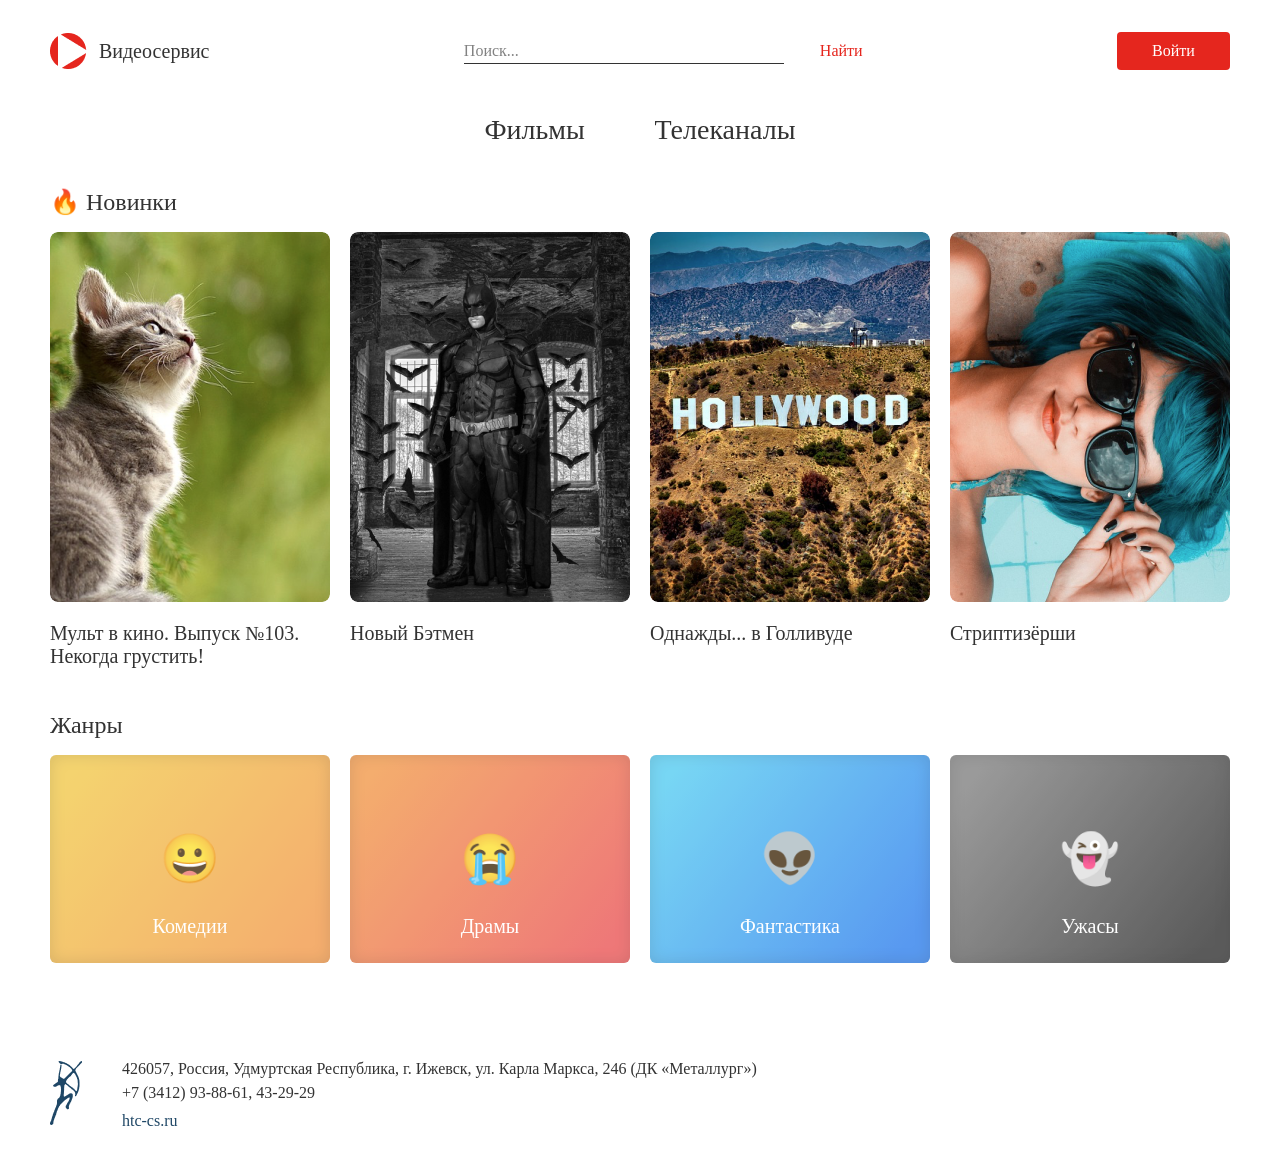
==== index.html @ 794b29ad "Add files via upload" ====
<!DOCTYPE html>
<html lang="ru">
<head>
    <meta charset="UTF-8">
    <meta name="viewport" content="width=device-width, initial-scale=1.0">
    <title>Maket</title>
    <link rel="stylesheet" href="css/style.css">
</head>
<body>
    <div class="container">
        <header class="header">
            <div class="header__logo">
                <img class="header__logo-img" src="img/sign.png" alt="логотип">
                <p class="header__logo-p">Видеосервис</p>
            </div>
            <div class="header__riht">
            <form action="">
                <input class="header__search-txt" type="text" placeholder="Поиск...">
                <input class="header__search-bar" type="button" value="Найти">
            </form>
        </div>
            <form action="">
                <input class="header__auth-btn" type="button" value="Войти">
            </form>
        </header>
        <main>
            <nav class="nav">
                <a class="nav__a" href="index">Фильмы</a>
                <a class="nav__a" href="index1.html">Телеканалы</a>
            </nav>
        <div class="movies">
            <p class="movies-h">&#128293 Новинки</p>
            <div class="news">
                <div class="news-item">
                    <img class="news-item__img" src="img/picture.png" alt="cat">
                    <p class="news-item__p">Мульт в кино. Выпуск №103. Некогда грустить!</p>
                    <p class="news-item__desc">Фильм повествует о череде событий, произошедших в Голливуде в 1969 году, на закате его «золотого века». Известный актер Рик Далтон и его дублер Клифф Бут пытаются найти свое место в стремительно меняющемся мире киноиндустрии.</p>
                </div>
                <div class="news-item">
                    <img class="news-item__img" src="img/picture (1).png" alt="Batman">
                    <p class="news-item__p">Новый Бэтмен</p>
                    <p class="news-item__desc">Фильм повествует о череде событий, произошедших в Голливуде в 1969 году, на закате его «золотого века». Известный актер Рик Далтон и его дублер Клифф Бут пытаются найти свое место в стремительно меняющемся мире киноиндустрии.</p>
                </div>
                <div class="news-item">
                    <img class="news-item__img" src="img/picture2.png" alt="Holliwod">
                    <p class="news-item__p">Однажды... в Голливуде</p>
                    <p class="news-item__desc">Фильм повествует о череде событий, произошедших в Голливуде в 1969 году, на закате его «золотого века». Известный актер Рик Далтон и его дублер Клифф Бут пытаются найти свое место в стремительно меняющемся мире киноиндустрии.</p>
                </div>
                <div class="news-item">
                    <img class="news-item__img" src="img/picture (2).png" alt="woman">
                    <p class="news-item__p">Стриптизёрши</p>
                    <p class="news-item__desc">Фильм повествует о череде событий, произошедших в Голливуде в 1969 году, на закате его «золотого века». Известный актер Рик Далтон и его дублер Клифф Бут пытаются найти свое место в стремительно меняющемся мире киноиндустрии.</p>
                </div>
            </div>
        </div>
        <div class="genres-gallery"> 
            <p class="movies-h">Жанры</p>
            <div class="ganres">  
                <div class="genres-item comedy"> 
                <p class="genres-item_emoji">&#128512</p> 
                <p class="genres-item_name">Комедии</p> 
                </div>
            <div class="genres-item drama"> 
                <p class="genres-item_emoji">&#128557</p> 
                <p class="genres-item_name">Драмы</p> 
            </div>
            <div class="genres-item fantastic"> 
                <p class="genres-item_emoji">&#128125</p> 
                <p class="genres-item_name">Фантастика</p> 
            </div>
            <div class="genres-item horror"> 
                <p class="genres-item_emoji">&#128123</p> 
                <p class="genres-item_name">Ужасы</p> 
            </div>
            </div>
        </div>
        </main>
    </div>
    <footer class="footer">
        <div class="container footer-container">
            <div class="footer__logo">
            <img src="img/htc-cs-logo.png" alt="logo">
            </div>
            <div class="footer__info">
                <p class="footer__info-p">426057, Россия, Удмуртская Республика, г. Ижевск, ул. Карла Маркса, 246 (ДК «Металлург»)</p>
                <p class="footer__info-p">+7 (3412) 93-88-61, 43-29-29</p>
                <a class="footer__info-a" href="http://htc-cs.ru">htc-cs.ru</a>
            </div>
        </div>
    </footer>
    <template id="loginTemplate">
         <div class="loginButton">
             <p class="loginTitle">Вход</p>
             <div class="inputFields">
                 <input class="loginField" type="text" placeholder="Логин">
                 <input class="passwordField" type="password" placeholder="Пароль">
                 <div class="doRemember">
                     <input class="rememberField" type="checkbox" id="rememberMe"> 
                     <label for="rememberMe">Запомнить</label>
                 </div>
                 <button class="login_btn">Войти</button>
             </div>
         </div>
     </template>

     <!-- МОДАЛЬНОЕ ОКНО (крестик убран) -->
     <div class="modal" id="loginModal" hidden>
       <div class="modal__backdrop" data-close></div>
       <div class="modal__wrapper">
           <div id="loginModalBody"></div>
       </div>
     </div>

     <script src="modal.js" defer></script>
</body>
</html>
---- css/style.css ----
*{
  margin: 0;
  padding: 0;
  box-sizing: border-box;
}
@font-face {
  font-family: Rubik-Medium;
  src: url(../../зошо/fonts/Rubik/Rubik-Medium.ttf);
}
@font-face {
  font-family: Rubik-Regular;
  src: url(../../зошо/fonts/Rubik/Rubik-Regular.ttf);
}
.container {
  max-width: 1180px;
  margin: 0 auto;
  width: 100%;
}

.header {
  min-height: 40px;
  display: flex;
  justify-content: space-between;
  align-items: center;
  padding-top: 32px;
}

.header__logo {
  display: flex;
  align-items: center;
}

.header__logo-p {
  color: #333333;
  font-size: 20px;
  font-family: Rubik-Medium;
  margin-left: 11.88px;
}

.header__search-txt {
  width: 320px;
  height: 25px;
  border: none;
  border-bottom: 1px solid #333333;
  font-family: Rubik-Medium;
  font-size: 16px;
  color: #333333;
  max-width: 100%;
}

.header__search-txt::placeholder {
  color: #828282;
  font-family: Rubik-Regular;
  font-size: 16px;
}

.header__search-txt:focus {
  outline: none;
}

.header__search-bar {
  background: none;
  border: none;
  color: #E5261E;
  font-family: Rubik-Medium;
  font-size: 16px;
  margin-left: 32px;
}

.header__auth-btn {
  width: 113px;
  height: 38px;
  background-color: #E5261E;
  border-radius: 4px;
  border: none;
  font-family: Rubik-Medium;
  color: #ffffff;
  font-size: 16px;
}

.header__auth-btn:hover {
  background-color: #CC221B;
}

.nav {
  display: flex;
  margin: 44px auto 32px auto;
  justify-content: center;
  height: 42px;
  max-width: 311px;
  width: 100%;
  flex-wrap: wrap;
  gap: 24px;
}

.nav__a {
  color: #333333;
  font-size: 28px;
  font-family: Rubik-Medium;
  text-decoration: none;
}

.nav__a:hover {
  color: #E5261E;
  border-bottom: 2px #E5261E solid;
  padding-bottom: 2px;
}
.nav{
    max-width: 311px;
    display: flex;
    margin: 44px auto 32px auto;
    justify-content: space-between;
    height: 42px;
    width: 100%;
    flex-wrap: wrap;
    gap: 24px;
}
.nav-link{
    color: #333333;
    font-size: 28px;
    font-family: Rubik-Medium;
    text-decoration: none;
}
.nav-link:hover{
    color: #E5261E;
    border-bottom: 2px #E5261E solid;
    padding-bottom: 9px;
}

.movies-h {
  font-family: Rubik-Medium;
  font-size: 24px;
  color: #333333;
  margin-bottom: 16px;
}

.news-item__img {
  border-radius: 8px;
}

.news-item__p {
  color: #333333;
  font-family: Rubik-Regular;
  font-size: 20px;
  margin-top: 16px;
}

.news-item {
  width: 280px;
  position: relative;
}

.news-item__desc {
  width: 280px;
  height: 370px;
  background-color: rgba(51, 51, 51, 0.8);
  border-radius: 8px;
  font-family: Rubik-Regular;
  font-size: 16px;
  color: #ffffff;
  line-height: 140%;
  padding: 16px;
  box-sizing: border-box;
  position: absolute;
  top: 0px;
  left: 0px;
  opacity: 0;

}

.news-item:hover .news-item__desc {
  opacity: 1;
}

.news {
  display: flex;
  justify-content: space-between;
  flex-wrap: wrap;
  gap: 20px;
}

.genres-item {
  width: 280px;
  height: 208px;
  box-shadow: inset 0px 0px 16px rgba(0, 0, 0, 0.15);
  border-radius: 6px;
  display: flex;
  justify-content: center;
  align-items: center;
  flex-direction: column;
  position: relative;
  opacity: 0.8;
}

.genres-gallery {
  margin-top: 44px;
}

.comedy {
  background: linear-gradient(127.83deg, #F2C94C 8.44%, #F29A4A 91.36%);
}

.drama {
  background: linear-gradient(127.83deg, #F2994A 8.44%, #EB5757 91.36%);
}

.fantastic {
  background: linear-gradient(127.83deg, #56CCF2 8.44%, #2F80ED 91.36%);
}

.horror {
  background: linear-gradient(127.83deg, #828282 8.44%, #333333 91.36%);
}

.genres-item_emoji {
  font-size: 48px;
}

.genres-item_name {
  font-family: Rubik-Regular;
  font-size: 20px;
  color: #ffffff;
  position: absolute;
  top: 160px;
}

.genres-item:hover {
  opacity: 1;
}

.ganres {
  display: flex;
  justify-content: space-between;
  flex-wrap: wrap;
  gap: 20px;
}

.footer {
  background-color: #ffffff;
  margin-top: 72px;
}

.footer-container {
  height: 120px;
  display: flex;
  align-items: center;
}

.footer__info {
  margin-left: 39.98px;
}

.footer__info-p {
  color: #333333;
  font-family: Rubik-Regular;
  font-size: 16px;
}

.footer__info-a {
  color: #1F4766;
  font-family: Rubik-Medium;
  font-size: 16px;
  text-decoration: none;
}

.footer__info-p:nth-child(2) {
  margin: 6px 0 10px 0;
}

.login-overlay {
    display: none;
    position: fixed;
    top: 0;
    left: 0;
    width: 100%;
    height: 100%;
    background: rgba(0, 0, 0, 0.4);

    justify-content: center;
    align-items: center;
    z-index: 1000;
}

#login-toggle:checked ~ .login-overlay {
    display: flex;
}

#login-toggle {
    display: none;
}

.login-overlay {
    display: none;
    position: fixed;
    top: 0;
    left: 0;
    width: 100%;
    height: 100%;
    background: rgba(0, 0, 0, 0.4);
    justify-content: center;
    align-items: center;
    z-index: 1000;
}

#login-toggle:checked ~ .login-overlay {
    display: flex;
}

.login-window {
    width: 100%;
    height: 100%;
    background: #f2f2f2;
    border-radius: 10px;
    padding: 30px;
    box-sizing: border-box;
    text-align: center;
}

.login-window h2 {
    font-family: Rubik-Medium;
    font-size: 28px;
    margin-bottom: 25px;
    color: #333;
}

.login-window form input {
    font-family: Rubik-Regular;
    width: 100%;
    padding: 10px;
    margin-bottom: 20px;
    border: none;
    border-bottom: 1px solid #333;
    outline: none;
    font-size: 16px;
}

.remember {
    font-family: Rubik-Regular;
    display: flex;
    align-items: center;
    gap: 8px;
    font-size: 16px;
    margin-top: 5px;
}

.login-window button {
    margin-top: 20px;
    background: #E5261E;
    color: white;
    border: none;
    border-radius: 5px;
    padding: 10px 20px;
    font-size: 16px;
    cursor: pointer;
    font-family: Rubik-Regular;
}

.login-button {
    cursor: pointer;
    font-family: Rubik-Regular;
}
.news-item,
.news-item__img,
.news-item__desc {
  max-width: 100%;
}

.loginButton {
    background-color: #ffffff;
    width: 304px;
    height: 394px;
    box-shadow: 0px 4px 20px rgba(0, 0, 0, 0.15);
    border-radius: 8px;
    display: flex;
    flex-direction: column;
    box-sizing: border-box;
}
.loginTitle {
    font-family: Rubik-Medium;
    font-size: 28px;
    color: #333333;
    text-align: center;
    margin-top: 36px;
    margin-bottom: 24px;
}
.inputFields {
    display: flex;
    flex-direction: column;
    align-items: center;
    padding: 0 36px;
    width: 100%;
    box-sizing: border-box;
    flex-grow: 1; 
}
.loginField, .passwordField {
    width: 100%;
    border: none;
    border-bottom: 1px solid #828282;
    font-family: Rubik-Regular;
    font-size: 16px;
    color: #333333;
    padding-bottom: 8px;
    margin-bottom: 24px;
    outline: none;
    background: transparent;
}
.doRemember {
    display: flex;
    align-items: center;
    align-self: flex-start;
    gap: 8px;
    font-family: Rubik-Regular;
    font-size: 16px;
    color: #333333;
    margin-bottom: 32px;
    cursor: pointer;
}

.rememberField {
    appearance: none; 
    width: 20px;
    height: 20px;
    border: 1px solid #333333;
    border-radius: 4px;
    background-color: transparent;
    cursor: pointer;
    position: relative;
    display: flex;
    align-items: center;
    justify-content: center;
    outline: none; 
}
.rememberField:checked::after {
    content: "";
    position: absolute;
    width: 5px;
    height: 10px;
    border: solid #E5261E;
    border-width: 0 2px 2px 0;
    transform: rotate(45deg);
    margin-top: -2px;
}

.login_btn {
    background-color: #E5261E;
    color: #ffffff;
    font-family: Rubik-Medium;
    font-size: 16px;
    width: 113px;
    height: 38px;
    border: none;
    border-radius: 4px;
    cursor: pointer;
    margin-top: auto; 
    margin-bottom: 36px; 
}

.modal[hidden] { display: none; }
.modal {
    position: fixed;
    inset: 0;
    z-index: 1000;
    display: flex;
    align-items: center;
    justify-content: center;
    animation: modalFadeIn 0.3s ease forwards;
}
.modal__backdrop {
    position: absolute;
    inset: 0;
    background: rgba(0, 0, 0, 0.5);
}
.modal__wrapper {
    position: relative;
    z-index: 1;
    animation: modalSlideUp 0.3s ease forwards;
}
@keyframes modalFadeIn { from { opacity: 0; } to { opacity: 1; } }
@keyframes modalSlideUp { from { opacity: 0; transform: translateY(20px); } to { opacity: 1; transform: translateY(0); } }

@media (max-width: 768px){
  .header{
    flex-direction: column;
    gap: 20px;
    padding-top: 16px;
    margin-left: 15px;
    margin-right: 15px;
    display: flex;
    justify-content: space-between;
    align-items: center;
  }
  .header form {
    width: 100%;
    display: flex;
    justify-content: space-between;
    align-items: stretch;
  }
  .header__search-txt {
    width: 100%;
  }
  .header__search-bar {
    margin-left: 0;
  }
  .header__auth-btn {
    width: 100%;
  }
  .nav{
    justify-content: center;
    width: 100%;
    gap: 24px;
    margin: 24px auto;
  }
  .nav__a{
    font-size: 22px;
  }
  .movies-h{
    justify-content: center;
    align-items: center;
    display: flex;
  }
  .news{
    flex-direction: column;
    align-items: center;
    gap: 32px;
    justify-content: center;
    display: flex;
  }
  .news-item{
    width: 100%;
    height: auto;
    align-items: center; 
    text-align: center;
  }
  .ganres{
    flex-direction: column;
    align-items: center;
    gap: 20px;
  }
  .genres-item{
    width: 100%;
    max-width: 343px;
  }
  .footer-container {
    height: auto;

    gap: 16px;
    padding: 24px 16px;
  }
  .footer__info { 
    margin-left: 0; 
  }
}
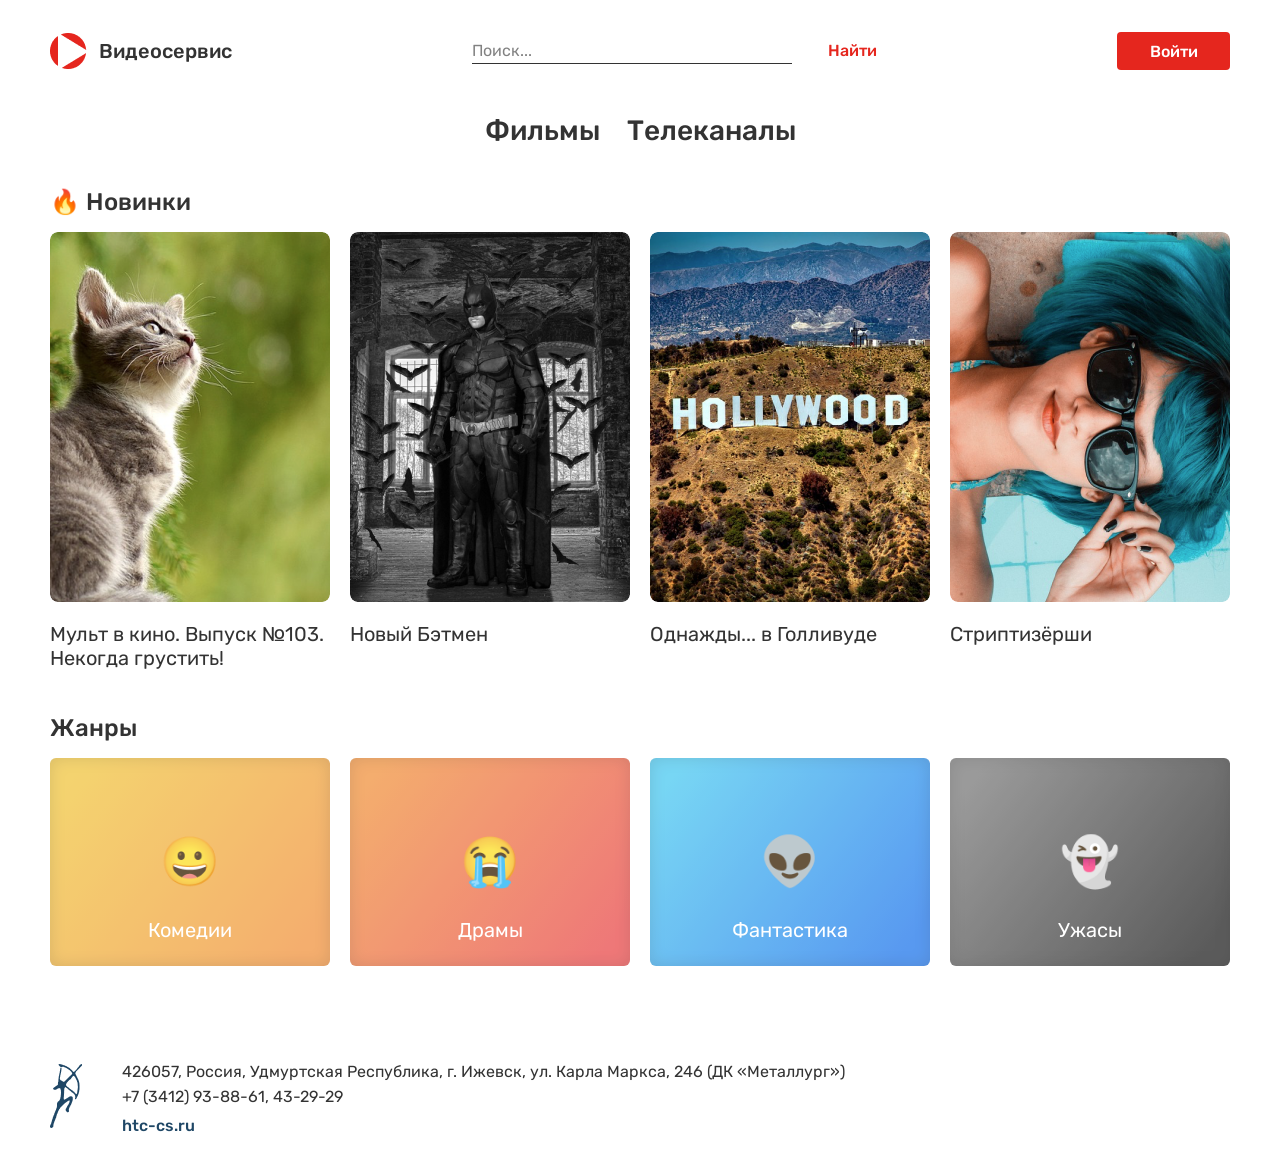
==== commit dcf660bf: "Update index.html" ====
--- a/index.html
+++ b/index.html
@@ -13,7 +13,7 @@
                 <img class="header__logo-img" src="img/sign.png" alt="логотип">
                 <p class="header__logo-p">Видеосервис</p>
             </div>
-            <div class="header__riht">
+            <div class="header__right">
             <form action="">
                 <input class="header__search-txt" type="text" placeholder="Поиск...">
                 <input class="header__search-bar" type="button" value="Найти">
@@ -25,7 +25,7 @@
         </header>
         <main>
             <nav class="nav">
-                <a class="nav__a" href="index">Фильмы</a>
+                <a class="nav__a" href="index.html">Фильмы</a>
                 <a class="nav__a" href="index1.html">Телеканалы</a>
             </nav>
         <div class="movies">
@@ -102,8 +102,6 @@
              </div>
          </div>
      </template>
-
-     <!-- МОДАЛЬНОЕ ОКНО (крестик убран) -->
      <div class="modal" id="loginModal" hidden>
        <div class="modal__backdrop" data-close></div>
        <div class="modal__wrapper">
--- a/css/style.css
+++ b/css/style.css
@@ -5,11 +5,11 @@
 }
 @font-face {
   font-family: Rubik-Medium;
-  src: url(../../зошо/fonts/Rubik/Rubik-Medium.ttf);
+  src: url(../fonts/Rubik/Rubik-Medium.ttf);
 }
 @font-face {
   font-family: Rubik-Regular;
-  src: url(../../зошо/fonts/Rubik/Rubik-Regular.ttf);
+  src: url(../fonts/Rubik/Rubik-Regular.ttf);
 }
 .container {
   max-width: 1180px;
@@ -475,8 +475,7 @@
     z-index: 1;
     animation: modalSlideUp 0.3s ease forwards;
 }
-@keyframes modalFadeIn { from { opacity: 0; } to { opacity: 1; } }
-@keyframes modalSlideUp { from { opacity: 0; transform: translateY(20px); } to { opacity: 1; transform: translateY(0); } }
+
 
 @media (max-width: 768px){
   .header{
@@ -549,4 +548,4 @@
   .footer__info { 
     margin-left: 0; 
   }
-}+}
